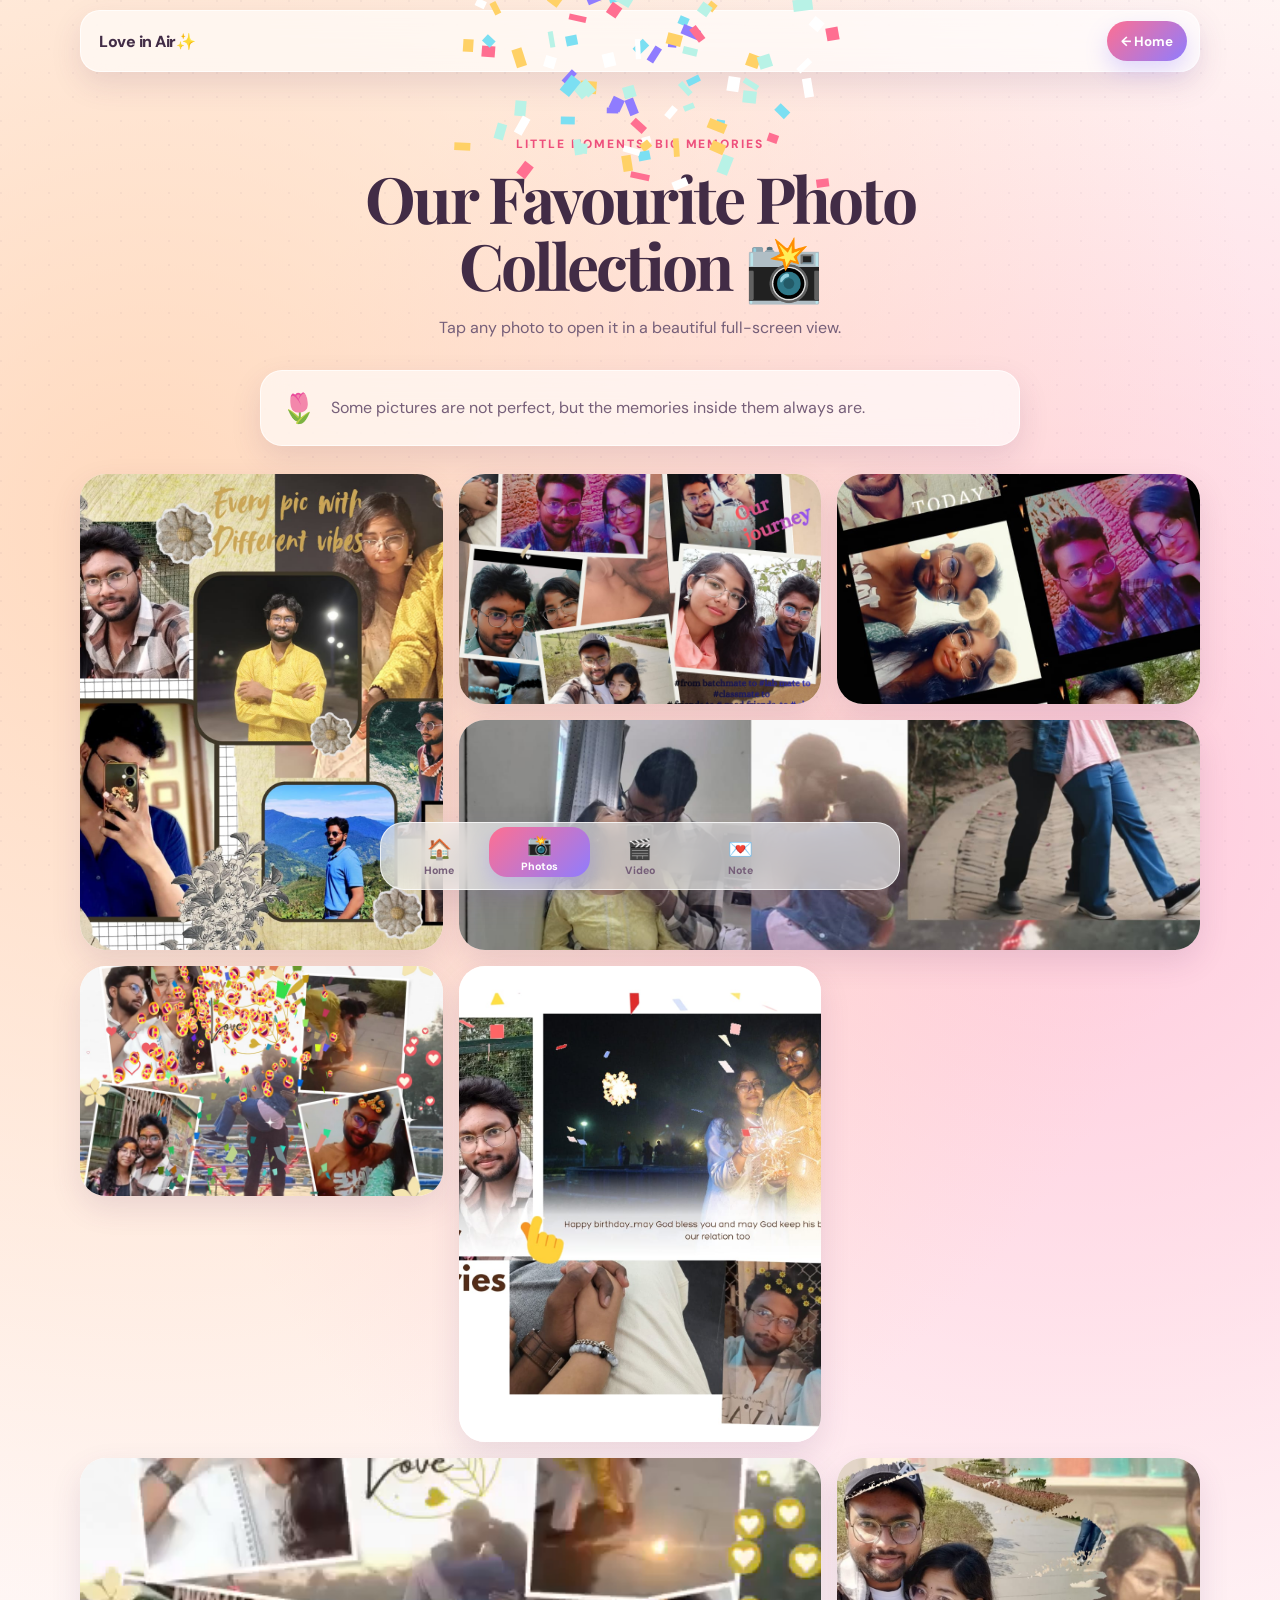
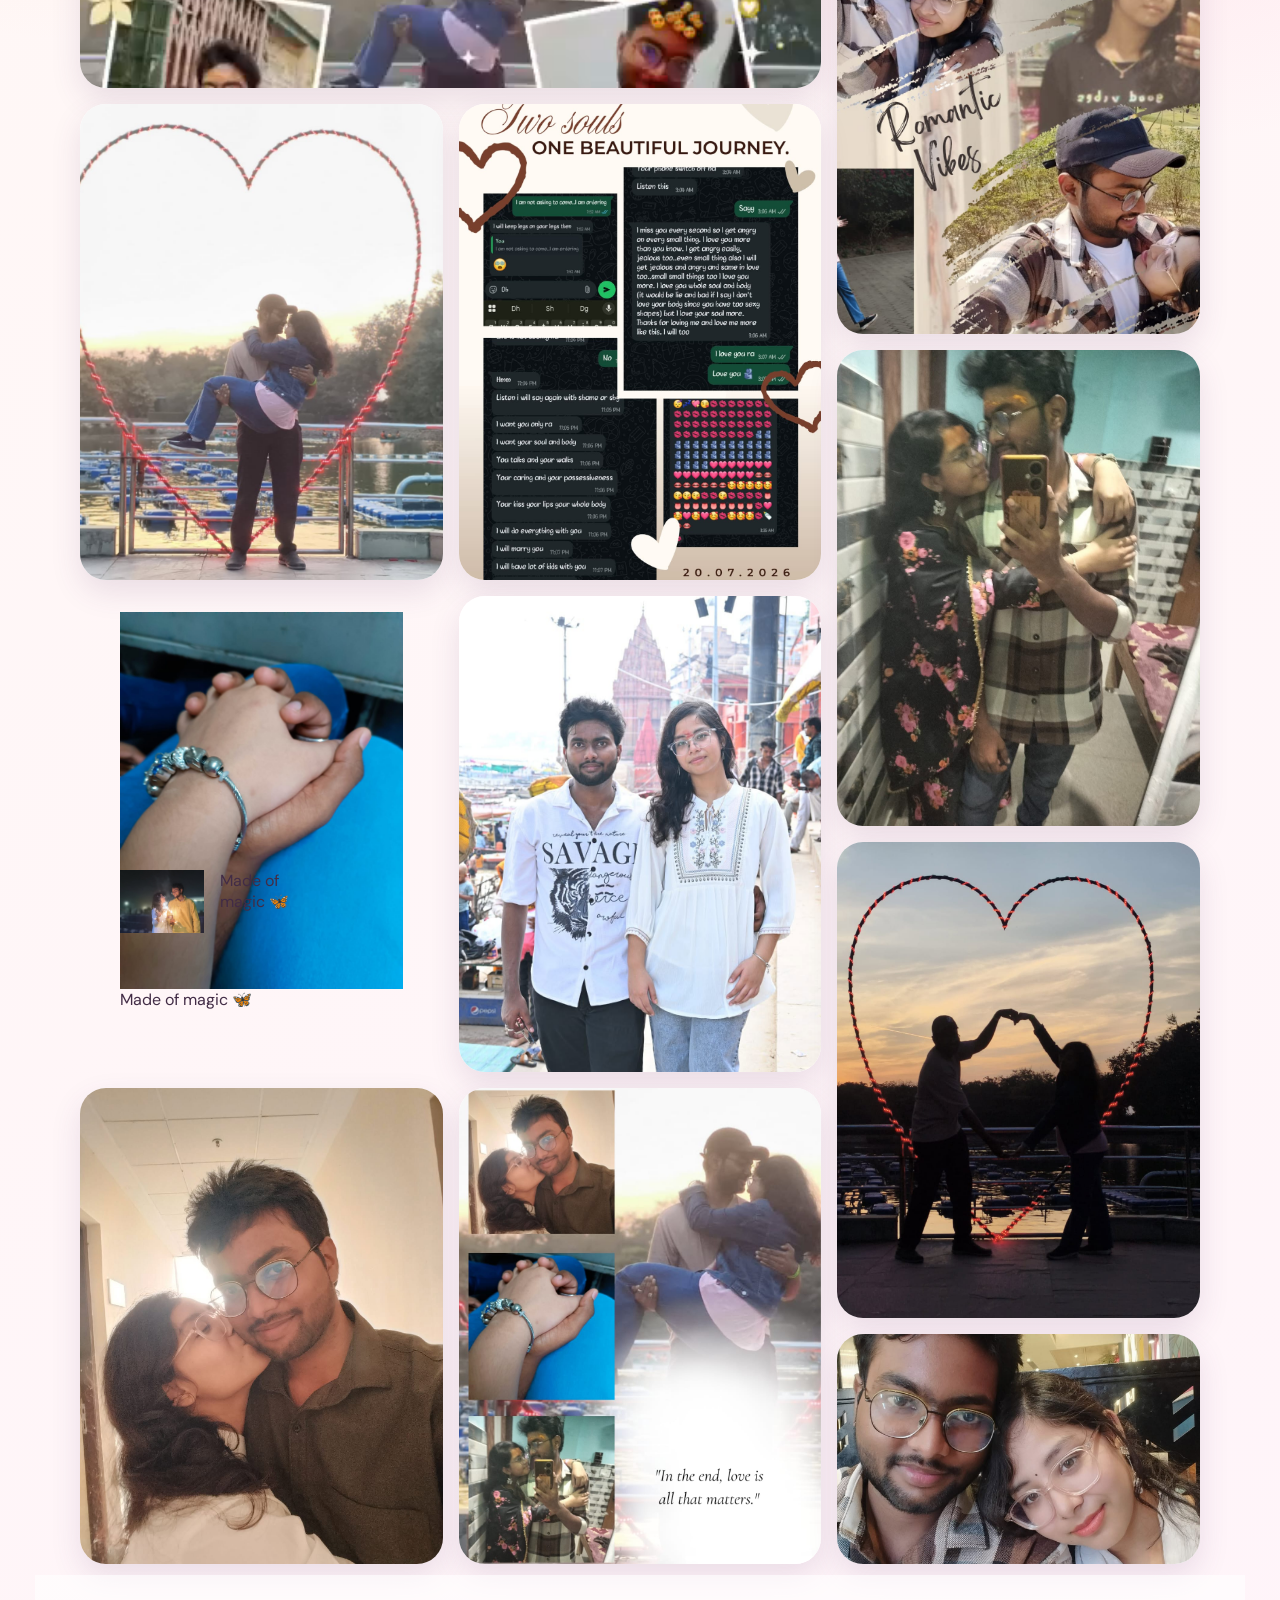
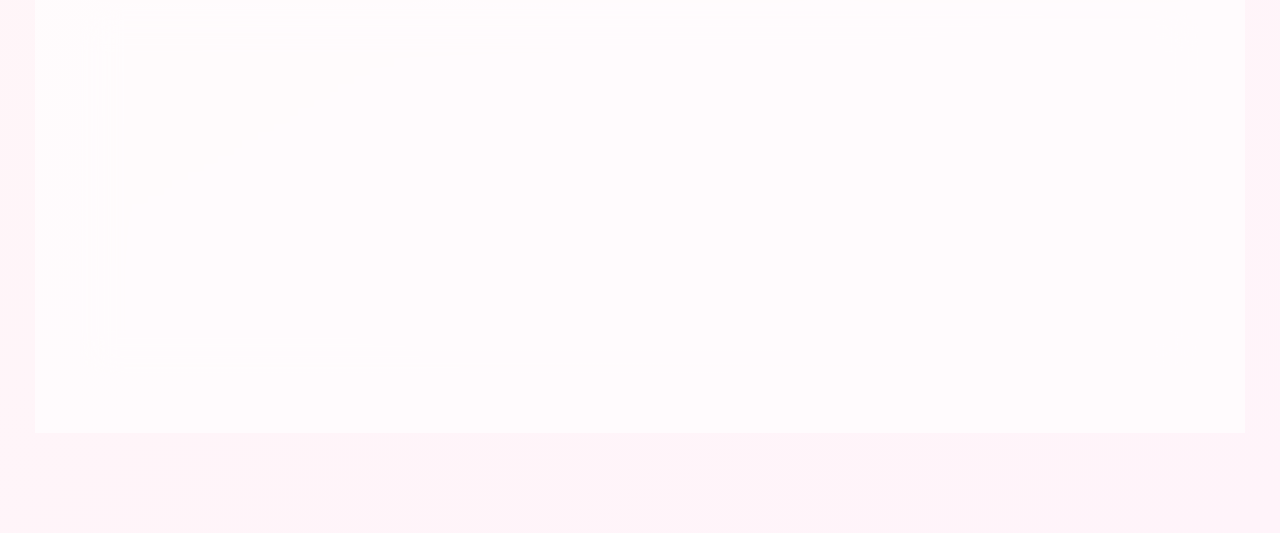
==== gallery.html @ a15520af "Add files via upload" ====
<!DOCTYPE html>
<html lang="en">
<head>
  <meta charset="UTF-8" />
  <meta name="viewport" content="width=device-width, initial-scale=1.0, viewport-fit=cover" />
  <meta name="theme-color" content="#ff9f68" />
  <title>Birthday Memories 📸</title>
  <link rel="stylesheet" href="styles.css" />
</head>
<body data-page="gallery">
  <canvas id="confettiCanvas" aria-hidden="true"></canvas>
  <div class="floating-shapes" aria-hidden="true">
    <span>📷</span><span>✨</span><span>🌸</span><span>🦋</span><span>💖</span><span>🎞️</span>
  </div>

  <header class="topbar glass">
    <a class="brand" href="index.html">Love in Air✨</a>
    <a class="mini-back" href="index.html">← Home</a>
  </header>

  <main class="page-shell inner-page">
    <section class="section-heading centered reveal">
      <p class="eyebrow">Little moments, big memories</p>
      <h1 class="page-title">Our Favourite Photo Collection 📸</h1>
      <p>Tap any photo to open it in a beautiful full-screen view.</p>
    </section>

    <section class="memory-strip glass reveal delay-1">
      <span>🌷</span>
      <p>Some pictures are not perfect, but the memories inside them always are.</p>
    </section>

    <section class="gallery-grid reveal" id="galleryGrid">
      <figure class="photo-card tall" tabindex="0" data-caption="Your brightest smile makes every moment better.">
        <img src="assets/images/photo1.jpg" alt="Birthday memory 1" loading="lazy" />
        <figcaption>That beautiful smile ✨</figcaption>
      </figure>
      <figure class="photo-card" tabindex="0" data-caption="A simple moment that became a forever memory.">
        <img src="assets/images/photo2.jpg" alt="Birthday memory 2" loading="lazy" />
        <figcaption>Forever favourite 💖</figcaption>
      </figure>
      <figure class="photo-card" tabindex="0" data-caption="The kind of happiness we always want for you.">
        <img src="assets/images/photo3.jpg" alt="Birthday memory 3" loading="lazy" />
        <figcaption>Pure happiness 🌸</figcaption>
      </figure>
      <figure class="photo-card wide" tabindex="0" data-caption="Family moments are the most precious gifts.">
        <img src="assets/images/photo4.jpg" alt="Birthday memory 4" loading="lazy" />
        <figcaption>Together is special 🫶</figcaption>
      </figure>
      <figure class="photo-card" tabindex="0" data-caption="Keep shining exactly like this, always.">
        <img src="assets/images/photo5.jpg" alt="Birthday memory 5" loading="lazy" />
        <figcaption>Little sunshine ☀️</figcaption>
      </figure>
      <figure class="photo-card tall" tabindex="0" data-caption="A memory that deserves its own place in our hearts.">
        <img src="assets/images/photo6.jpg" alt="Birthday memory 6" loading="lazy" />
        <figcaption>Made of magic 🦋</figcaption>
      </figure>
            <figure class="photo-card wide" tabindex="0" data-caption="A memory that deserves its own place in our hearts.">
        <img src="assets/images/photo7.jpg" alt="Birthday memory 7" loading="lazy" />
        <figcaption>Made of magic 🦋</figcaption>
      </figure>
            <figure class="photo-card tall" tabindex="0" data-caption="A memory that deserves its own place in our hearts.">
        <img src="assets/images/photo8.jpg" alt="Birthday memory 8" loading="lazy" />
        <figcaption>Made of magic 🦋</figcaption>
      </figure>
            <figure class="photo-card tall" tabindex="0" data-caption="A memory that deserves its own place in our hearts.">
        <img src="assets/images/photo9.jpg" alt="Birthday memory 9" loading="lazy" />
        <figcaption>Made of magic 🦋</figcaption>
      </figure>
            <figure class="photo-card tall" tabindex="0" data-caption="A memory that deserves its own place in our hearts.">
        <img src="assets/images/photo10.jpg" alt="Birthday memory 10" loading="lazy" />
        <figcaption>Made of magic 🦋</figcaption>
      </figure>
       <figure class="photo-card tall" tabindex="0" data-caption="A memory that deserves its own place in our hearts.">
        <img src="assets/images/photo11.jpg" alt="Birthday memory 11" loading="lazy" />
        <figcaption>Made of magic 🦋</figcaption>
      </figure>
       <figure class="pphoto-card wide" tabindex="0" data-caption="A memory that deserves its own place in our hearts.">
        <img src="assets/images/photo12.jpg" alt="Birthday memory 12" loading="lazy" />
        <figcaption>Made of magic 🦋</figcaption>
      </figure>
       <figure class="photo-card tall" tabindex="0" data-caption="A memory that deserves its own place in our hearts.">
        <img src="assets/images/photo13.jpg" alt="Birthday memory 13" loading="lazy" />
        <figcaption>Made of magic 🦋</figcaption>
      </figure>
       <figure class="gallery-grid reveal" tabindex="0" data-caption="A memory that deserves its own place in our hearts.">
        <img src="assets/images/photo14.jpg" alt="Birthday memory 14" loading="lazy" />
        <figcaption>Made of magic 🦋</figcaption>
      </figure>
       <figure class="photo-card tall" tabindex="0" data-caption="A memory that deserves its own place in our hearts.">
        <img src="assets/images/photo15.jpg" alt="Birthday memory 15" loading="lazy" />
        <figcaption>Made of magic 🦋</figcaption>
      </figure>
       <figure class="photo-card tall" tabindex="0" data-caption="A memory that deserves its own place in our hearts.">
        <img src="assets/images/photo16.jpg" alt="Birthday memory 16" loading="lazy" />
        <figcaption>Made of magic 🦋</figcaption>
      </figure>
       <figure class="photo-card tall" tabindex="0" data-caption="A memory that deserves its own place in our hearts.">
        <img src="assets/images/photo17.jpg" alt="Birthday memory 17" loading="lazy" />
        <figcaption>Made of magic 🦋</figcaption>
      </figure>
       <figure class="photo-card" tabindex="0" data-caption="A memory that deserves its own place in our hearts.">
        <img src="assets/images/photo18.jpg" alt="Birthday memory 18" loading="lazy" />
        <figcaption>Made of magic 🦋</figcaption>
      </figure>
    </section>

    <section class="gallery-cta glass reveal">
      <span>🎬</span>
      <h2>Photos finished?</h2>
      <p>Our special video is waiting on the next page.</p>
      <a class="btn btn-primary" href="video.html">Watch the Video</a>
    </section>
  </main>

  <div class="lightbox" id="lightbox" aria-hidden="true">
    <button class="lightbox-close" id="lightboxClose" aria-label="Close image">×</button>
    <img id="lightboxImage" src="" alt="Selected birthday memory" />
    <p id="lightboxCaption"></p>
  </div>

  <nav class="mobile-nav glass" aria-label="Main navigation">
    <a href="index.html"><span>🏠</span><small>Home</small></a>
    <a class="active" href="gallery.html"><span>📸</span><small>Photos</small></a>
    <a href="video.html"><span>🎬</span><small>Video</small></a>
    <a href="note.html"><span>💌</span><small>Note</small></a>
  </nav>

  <script src="script.js"></script>
</body>
</html>
---- styles.css ----
@import url('https://fonts.googleapis.com/css2?family=DM+Sans:wght@400;500;600;700;800&family=Playfair+Display:wght@700;800&display=swap');

:root {
  --pink: #ff6f91;
  --pink-dark: #ee4f7c;
  --rose: #ff9a9e;
  --purple: #8f7cff;
  --lavender: #c6b5ff;
  --peach: #ffd3b6;
  --cream: #fff9f4;
  --ink: #422c46;
  --muted: #765f79;
  --white: #ffffff;
  --glass: rgba(255, 255, 255, 0.62);
  --glass-border: rgba(255, 255, 255, 0.72);
  --shadow: 0 24px 60px rgba(95, 54, 110, 0.18);
  --soft-shadow: 0 12px 30px rgba(95, 54, 110, 0.13);
  --radius-xl: 30px;
  --radius-lg: 22px;
  --radius-md: 16px;
  --safe-bottom: env(safe-area-inset-bottom, 0px);
}

* {
  box-sizing: border-box;
}

html {
  scroll-behavior: smooth;
}

body {
  margin: 0;
  min-height: 100vh;
  overflow-x: hidden;
  padding-bottom: calc(92px + var(--safe-bottom));
  color: var(--ink);
  font-family: "DM Sans", system-ui, -apple-system, BlinkMacSystemFont, "Segoe UI", sans-serif;
  background:
    radial-gradient(circle at 10% 10%, rgba(255, 186, 220, 0.76), transparent 32%),
    radial-gradient(circle at 88% 16%, rgba(198, 181, 255, 0.72), transparent 30%),
    radial-gradient(circle at 50% 92%, rgba(255, 211, 182, 0.72), transparent 34%),
    linear-gradient(145deg, #fff6fb 0%, #fff9f4 48%, #f5f0ff 100%);
  background-attachment: fixed;
}

body::before {
  content: "";
  position: fixed;
  inset: 0;
  pointer-events: none;
  opacity: 0.27;
  background-image:
    radial-gradient(circle at 1px 1px, rgba(87, 57, 95, 0.18) 1px, transparent 0);
  background-size: 24px 24px;
  z-index: -2;
}

body[data-page="quiz"] {
  background:
    radial-gradient(circle at 10% 10%, rgba(196, 186, 255, 0.82), transparent 34%),
    radial-gradient(circle at 90% 20%, rgba(255, 188, 213, 0.7), transparent 30%),
    linear-gradient(150deg, #f7f2ff, #fff7fb);
}

body[data-page="gallery"] {
  background:
    radial-gradient(circle at 12% 14%, rgba(255, 208, 174, 0.78), transparent 33%),
    radial-gradient(circle at 84% 22%, rgba(255, 184, 210, 0.72), transparent 30%),
    linear-gradient(150deg, #fff9f4, #fff4fa);
}

body[data-page="video"] {
  background:
    radial-gradient(circle at 10% 12%, rgba(255, 151, 177, 0.76), transparent 30%),
    radial-gradient(circle at 90% 18%, rgba(150, 125, 255, 0.68), transparent 32%),
    linear-gradient(150deg, #fff2f7, #f6f0ff);
}

body[data-page="note"] {
  background:
    radial-gradient(circle at 12% 10%, rgba(208, 191, 255, 0.8), transparent 32%),
    radial-gradient(circle at 88% 22%, rgba(255, 184, 210, 0.66), transparent 30%),
    linear-gradient(150deg, #faf5ff, #fff7f5);
}

img,
video {
  display: block;
  max-width: 100%;
}

button,
a {
  -webkit-tap-highlight-color: transparent;
}

button,
input,
textarea,
select {
  font: inherit;
}

a {
  color: inherit;
  text-decoration: none;
}

#confettiCanvas {
  position: fixed;
  inset: 0;
  width: 100%;
  height: 100%;
  pointer-events: none;
  z-index: 999;
}

.glass {
  background: var(--glass);
  border: 1px solid var(--glass-border);
  box-shadow: var(--soft-shadow);
  backdrop-filter: blur(18px);
  -webkit-backdrop-filter: blur(18px);
}

.page-shell {
  width: min(1120px, calc(100% - 28px));
  margin-inline: auto;
}

.topbar {
  position: sticky;
  top: 10px;
  z-index: 100;
  width: min(1120px, calc(100% - 24px));
  min-height: 58px;
  margin: 10px auto 0;
  padding: 10px 12px 10px 18px;
  display: flex;
  align-items: center;
  justify-content: space-between;
  border-radius: 20px;
}

.brand {
  font-weight: 800;
  letter-spacing: -0.03em;
}

.music-toggle,
.mini-back {
  display: inline-grid;
  place-items: center;
  min-width: 40px;
  height: 40px;
  border: 0;
  border-radius: 50%;
  color: var(--white);
  background: linear-gradient(135deg, var(--pink), var(--purple));
  box-shadow: 0 10px 22px rgba(143, 124, 255, 0.28);
  cursor: pointer;
}

.mini-back {
  width: auto;
  padding-inline: 14px;
  border-radius: 999px;
  font-size: 0.84rem;
  font-weight: 700;
}

.music-toggle.playing {
  animation: pulseGlow 1.6s infinite;
}

.hero {
  min-height: calc(100svh - 76px);
  padding: 50px 0 34px;
  display: grid;
  grid-template-columns: 0.92fr 1.08fr;
  align-items: center;
  gap: clamp(36px, 6vw, 88px);
}

.hero-photo-wrap {
  position: relative;
  isolation: isolate;
  width: min(420px, 88vw);
  margin-inline: auto;
}

.hero-photo-wrap::before {
  content: "";
  position: absolute;
  inset: 8% -7% -8% 8%;
  border-radius: 44% 56% 50% 50% / 46% 45% 55% 54%;
  background: linear-gradient(135deg, rgba(255, 111, 145, 0.28), rgba(143, 124, 255, 0.32));
  filter: blur(2px);
  z-index: -1;
  animation: morphBlob 8s ease-in-out infinite alternate;
}

.hero-photo {
  width: 100%;
  aspect-ratio: 4 / 5;
  object-fit: cover;
  border: 10px solid rgba(255, 255, 255, 0.84);
  border-radius: 48% 52% 44% 56% / 42% 43% 57% 58%;
  box-shadow: var(--shadow);
  animation: floatPhoto 5s ease-in-out infinite;
}

.photo-badge {
  position: absolute;
  left: 50%;
  bottom: -16px;
  transform: translateX(-50%);
  white-space: nowrap;
  padding: 12px 18px;
  border-radius: 999px;
  color: var(--white);
  font-size: 0.86rem;
  font-weight: 800;
  background: linear-gradient(135deg, var(--pink), var(--purple));
  box-shadow: 0 12px 30px rgba(238, 79, 124, 0.3);
}

.orbit {
  position: absolute;
  border: 1px dashed rgba(143, 124, 255, 0.48);
  border-radius: 50%;
  z-index: -1;
}

.orbit::after {
  content: "✨";
  position: absolute;
  top: 4%;
  left: 50%;
  font-size: 1.35rem;
}

.orbit-one {
  inset: -7%;
  animation: spin 18s linear infinite;
}

.orbit-two {
  inset: -14%;
  animation: spinReverse 24s linear infinite;
}

.eyebrow {
  margin: 0 0 12px;
  color: var(--pink-dark);
  font-size: 0.75rem;
  font-weight: 800;
  letter-spacing: 0.16em;
  text-transform: uppercase;
}

.hero-copy h1,
.page-title,
.section-heading h2,
.wish-card h2,
.gallery-cta h2,
.letter-paper h2 {
  font-family: "Playfair Display", Georgia, serif;
  letter-spacing: -0.045em;
}

.hero-copy h1 {
  margin: 0;
  font-size: clamp(3rem, 7vw, 6.5rem);
  line-height: 0.92;
}

.hero-copy h1 span {
  display: inline-block;
  color: transparent;
  background: linear-gradient(135deg, var(--pink-dark), var(--purple));
  -webkit-background-clip: text;
  background-clip: text;
  animation: textShimmer 4s ease-in-out infinite;
}

.hero-message {
  max-width: 620px;
  margin: 24px 0;
  color: var(--muted);
  font-size: clamp(1rem, 2vw, 1.15rem);
  line-height: 1.85;
}

.countdown-card {
  max-width: 520px;
  padding: 18px;
  border-radius: var(--radius-lg);
}

.countdown-label {
  display: block;
  margin-bottom: 10px;
  color: var(--muted);
  font-size: 0.86rem;
  font-weight: 700;
}

.happiness-meter {
  height: 12px;
  margin-bottom: 8px;
  overflow: hidden;
  border-radius: 999px;
  background: rgba(109, 81, 115, 0.12);
}

.happiness-meter span {
  display: block;
  width: 100%;
  height: 100%;
  border-radius: inherit;
  background: linear-gradient(90deg, var(--pink), #ffca7a, var(--purple));
  transform-origin: left;
  animation: loadMeter 2.4s cubic-bezier(.22,1,.36,1) both;
}

.hero-actions {
  display: flex;
  flex-wrap: wrap;
  gap: 12px;
  margin-top: 24px;
}

.compact-actions {
  justify-content: center;
}

.btn {
  min-height: 50px;
  padding: 13px 20px;
  display: inline-flex;
  align-items: center;
  justify-content: center;
  border: 0;
  border-radius: 999px;
  font-weight: 800;
  cursor: pointer;
  transition: transform 0.25s ease, box-shadow 0.25s ease, background 0.25s ease;
}

.btn:active {
  transform: scale(0.97);
}

.btn-primary {
  color: var(--white);
  background: linear-gradient(135deg, var(--pink), var(--purple));
  box-shadow: 0 14px 28px rgba(143, 124, 255, 0.28);
}

.btn-primary:hover {
  transform: translateY(-3px);
  box-shadow: 0 18px 34px rgba(143, 124, 255, 0.35);
}

.btn-soft {
  color: var(--ink);
  background: rgba(255, 255, 255, 0.78);
  box-shadow: 0 12px 26px rgba(95, 54, 110, 0.1);
}

.feature-section {
  padding: 60px 0 30px;
}

.section-heading {
  margin-bottom: 28px;
}

.section-heading.centered {
  max-width: 780px;
  margin-inline: auto;
  text-align: center;
}

.section-heading h2,
.page-title {
  margin: 0;
  font-size: clamp(2rem, 5vw, 4rem);
  line-height: 1.05;
}

.section-heading p:last-child {
  color: var(--muted);
  line-height: 1.75;
}

.feature-grid {
  display: grid;
  grid-template-columns: repeat(4, 1fr);
  gap: 16px;
}

.feature-card {
  position: relative;
  overflow: hidden;
  min-height: 230px;
  padding: 24px;
  border-radius: var(--radius-xl);
  transition: transform 0.28s ease, box-shadow 0.28s ease;
}

.feature-card::after {
  content: "";
  position: absolute;
  width: 110px;
  height: 110px;
  right: -30px;
  bottom: -35px;
  border-radius: 50%;
  background: linear-gradient(135deg, rgba(255,111,145,0.18), rgba(143,124,255,0.2));
}

.feature-card:hover {
  transform: translateY(-8px) rotate(-0.6deg);
  box-shadow: var(--shadow);
}

.feature-icon {
  display: inline-grid;
  place-items: center;
  width: 62px;
  height: 62px;
  border-radius: 20px;
  font-size: 1.8rem;
  background: rgba(255, 255, 255, 0.7);
  box-shadow: 0 12px 24px rgba(95, 54, 110, 0.1);
}

.feature-card h3 {
  margin: 22px 0 8px;
  font-size: 1.25rem;
}

.feature-card p {
  margin: 0;
  color: var(--muted);
  line-height: 1.65;
}

.wish-card,
.gallery-cta {
  margin-top: 44px;
  margin-bottom: 36px;
  padding: clamp(28px, 5vw, 56px);
  border-radius: var(--radius-xl);
  text-align: center;
}

.wish-emoji,
.gallery-cta > span {
  display: block;
  margin-bottom: 12px;
  font-size: 2.3rem;
}

.wish-card h2,
.gallery-cta h2 {
  margin: 0 0 14px;
  font-size: clamp(2rem, 5vw, 3.6rem);
}

.wish-card p,
.gallery-cta p {
  max-width: 720px;
  margin: 0 auto 24px;
  color: var(--muted);
  line-height: 1.8;
}

.inner-page {
  padding: 64px 0 30px;
}

.quiz-card {
  max-width: 760px;
  margin: 34px auto 26px;
  padding: clamp(22px, 5vw, 44px);
  border-radius: var(--radius-xl);
  text-align: center;
}

.quiz-topline {
  display: flex;
  justify-content: space-between;
  gap: 12px;
  color: var(--muted);
  font-size: 0.85rem;
  font-weight: 800;
}

.quiz-progress {
  height: 9px;
  margin: 14px 0 30px;
  overflow: hidden;
  border-radius: 999px;
  background: rgba(109, 81, 115, 0.12);
}

.quiz-progress span {
  display: block;
  width: 0;
  height: 100%;
  border-radius: inherit;
  background: linear-gradient(90deg, var(--purple), var(--pink));
  transition: width 0.4s ease;
}

.question-emoji {
  display: block;
  font-size: 3.2rem;
  animation: gentleBounce 1.8s ease-in-out infinite;
}

#questionText {
  margin: 16px auto 26px;
  font-size: clamp(1.35rem, 4vw, 2.1rem);
  line-height: 1.35;
}

.answer-grid {
  display: grid;
  gap: 12px;
}

.answer-btn {
  min-height: 56px;
  padding: 14px 18px;
  border: 1px solid rgba(143, 124, 255, 0.18);
  border-radius: 18px;
  color: var(--ink);
  font-weight: 700;
  background: rgba(255, 255, 255, 0.76);
  cursor: pointer;
  transition: 0.25s ease;
}

.answer-btn:hover {
  transform: translateY(-2px);
  border-color: rgba(143, 124, 255, 0.45);
  box-shadow: 0 10px 24px rgba(95, 54, 110, 0.1);
}

.answer-btn.correct {
  color: #17673f;
  border-color: rgba(46, 169, 105, 0.5);
  background: rgba(213, 255, 231, 0.86);
}

.answer-btn.wrong {
  color: #9f2845;
  border-color: rgba(238, 79, 124, 0.45);
  background: rgba(255, 225, 233, 0.88);
}

.answer-btn:disabled {
  cursor: default;
}

.quiz-feedback {
  min-height: 28px;
  margin: 18px 0 12px;
  font-weight: 700;
}

.quiz-result {
  padding: 12px 0 0;
}

.result-crown {
  font-size: 4rem;
  animation: crownPop 1.2s ease-in-out infinite alternate;
}

.result-score {
  margin: 22px auto;
  font-family: "Playfair Display", Georgia, serif;
  font-size: clamp(2.8rem, 8vw, 5.5rem);
  font-weight: 800;
  color: transparent;
  background: linear-gradient(135deg, var(--pink-dark), var(--purple));
  -webkit-background-clip: text;
  background-clip: text;
}

.tip-card,
.memory-strip,
.cinema-note,
.final-message {
  max-width: 760px;
  margin: 22px auto;
  padding: 18px 20px;
  display: flex;
  align-items: center;
  gap: 14px;
  border-radius: var(--radius-lg);
}

.tip-card span,
.memory-strip span,
.cinema-icon,
.final-message span {
  flex: 0 0 auto;
  font-size: 1.8rem;
}

.tip-card p,
.memory-strip p,
.cinema-note p,
.final-message p {
  margin: 0;
  color: var(--muted);
  line-height: 1.65;
}

.gallery-grid {
  display: grid;
  grid-template-columns: repeat(3, 1fr);
  grid-auto-rows: 230px;
  gap: 16px;
  margin-top: 28px;
}

.photo-card {
  position: relative;
  overflow: hidden;
  margin: 0;
  border-radius: 26px;
  box-shadow: var(--soft-shadow);
  cursor: zoom-in;
  background: rgba(255, 255, 255, 0.7);
}

.photo-card.tall {
  grid-row: span 2;
}

.photo-card.wide {
  grid-column: span 2;
}

.photo-card img {
  width: 100%;
  height: 100%;
  object-fit: cover;
  transition: transform 0.55s cubic-bezier(.22,1,.36,1), filter 0.4s ease;
}

.photo-card figcaption {
  position: absolute;
  left: 12px;
  right: 12px;
  bottom: 12px;
  padding: 12px 14px;
  border-radius: 16px;
  color: var(--white);
  font-size: 0.9rem;
  font-weight: 800;
  background: rgba(52, 32, 58, 0.46);
  backdrop-filter: blur(12px);
  transform: translateY(8px);
  opacity: 0;
  transition: 0.35s ease;
}

.photo-card:hover img,
.photo-card:focus img {
  transform: scale(1.07);
  filter: saturate(1.08);
}

.photo-card:hover figcaption,
.photo-card:focus figcaption {
  transform: translateY(0);
  opacity: 1;
}

.lightbox {
  position: fixed;
  inset: 0;
  z-index: 1000;
  display: grid;
  place-items: center;
  padding: 24px;
  color: var(--white);
  background: rgba(25, 14, 29, 0.9);
  backdrop-filter: blur(16px);
  opacity: 0;
  visibility: hidden;
  transition: 0.28s ease;
}

.lightbox.open {
  opacity: 1;
  visibility: visible;
}

.lightbox img {
  max-width: min(900px, 94vw);
  max-height: 74vh;
  border: 6px solid rgba(255, 255, 255, 0.82);
  border-radius: 24px;
  box-shadow: var(--shadow);
}

.lightbox p {
  max-width: 680px;
  margin: 16px 0 0;
  text-align: center;
  line-height: 1.6;
}

.lightbox-close {
  position: absolute;
  top: max(18px, env(safe-area-inset-top));
  right: 18px;
  width: 46px;
  height: 46px;
  border: 0;
  border-radius: 50%;
  color: var(--white);
  font-size: 2rem;
  background: rgba(255, 255, 255, 0.14);
  cursor: pointer;
}

.video-stage {
  position: relative;
  max-width: 900px;
  margin: 34px auto;
  padding: clamp(12px, 2vw, 20px);
  overflow: hidden;
  border-radius: var(--radius-xl);
}

.video-stage video {
  position: relative;
  z-index: 2;
  width: 100%;
  max-height: 72vh;
  border-radius: 22px;
  object-fit: contain;
  background: #160f19;
  box-shadow: 0 22px 50px rgba(45, 26, 52, 0.24);
}

.video-glow {
  position: absolute;
  inset: 18%;
  border-radius: 50%;
  background: linear-gradient(135deg, rgba(255,111,145,.8), rgba(143,124,255,.75));
  filter: blur(70px);
  animation: glowPulse 3s ease-in-out infinite;
}

.video-caption {
  position: relative;
  z-index: 2;
  padding: 18px 8px 4px;
  display: flex;
  align-items: center;
  justify-content: center;
  gap: 10px;
  color: var(--muted);
  text-align: center;
}

.video-caption p {
  margin: 0;
}

.cinema-note {
  max-width: 900px;
  padding: 24px;
}

.cinema-note h2 {
  margin: 0 0 6px;
}

.envelope-scene {
  min-height: 360px;
  display: grid;
  place-items: center;
  align-content: center;
}

.envelope {
  position: relative;
  width: min(330px, 84vw);
  aspect-ratio: 1.55;
  border: 0;
  background: transparent;
  cursor: pointer;
  filter: drop-shadow(0 24px 30px rgba(95, 54, 110, 0.2));
  transition: transform 0.3s ease;
}

.envelope:hover {
  transform: translateY(-8px) rotate(-1deg);
}

.envelope-back,
.envelope-front,
.envelope-flap {
  position: absolute;
  inset: 0;
  display: block;
}

.envelope-back {
  border-radius: 18px;
  background: linear-gradient(145deg, #ffc0d2, #ffa9c5);
}

.envelope-front {
  clip-path: polygon(0 34%, 50% 74%, 100% 34%, 100% 100%, 0 100%);
  border-radius: 18px;
  background: linear-gradient(145deg, #ff9fbe, #ff82ab);
  z-index: 3;
}

.envelope-flap {
  transform-origin: top;
  clip-path: polygon(0 0, 100% 0, 50% 66%);
  border-radius: 18px;
  background: linear-gradient(145deg, #ffd0de, #ffafca);
  z-index: 4;
  transition: transform 0.8s cubic-bezier(.22,1,.36,1), z-index 0s 0.25s;
}

.letter-preview {
  position: absolute;
  left: 10%;
  right: 10%;
  bottom: 12%;
  height: 76%;
  display: grid;
  place-items: center;
  border-radius: 16px 16px 8px 8px;
  color: var(--pink-dark);
  font-family: "Playfair Display", Georgia, serif;
  font-size: 1.35rem;
  font-weight: 800;
  background: #fffaf4;
  z-index: 2;
  transition: transform 0.8s cubic-bezier(.22,1,.36,1);
}

.heart-seal {
  position: absolute;
  left: 50%;
  top: 48%;
  z-index: 5;
  width: 54px;
  height: 54px;
  display: grid;
  place-items: center;
  border-radius: 50%;
  color: var(--white);
  font-size: 1.45rem;
  background: linear-gradient(135deg, var(--pink-dark), var(--purple));
  transform: translate(-50%, -50%);
  box-shadow: 0 10px 22px rgba(238,79,124,.32);
  transition: 0.4s ease;
}

.envelope.open .envelope-flap {
  transform: rotateX(180deg);
  z-index: 1;
}

.envelope.open .letter-preview {
  transform: translateY(-62%);
}

.envelope.open .heart-seal {
  transform: translate(-50%, -50%) scale(0);
}

.tap-hint {
  margin-top: 26px;
  color: var(--muted);
  font-weight: 700;
  animation: gentleBounce 1.7s ease-in-out infinite;
}

.letter-paper {
  position: relative;
  max-width: 820px;
  margin: 0 auto 34px;
  padding: clamp(28px, 6vw, 64px);
  overflow: hidden;
  border: 1px solid rgba(255,255,255,.8);
  border-radius: 34px;
  background:
    linear-gradient(rgba(255,255,255,.9), rgba(255,250,244,.92)),
    repeating-linear-gradient(0deg, transparent 0 31px, rgba(143,124,255,.08) 31px 32px);
  box-shadow: var(--shadow);
  animation: letterReveal 0.9s cubic-bezier(.22,1,.36,1) both;
}

.letter-paper::before {
  content: "";
  position: absolute;
  left: 34px;
  top: 0;
  bottom: 0;
  width: 1px;
  background: rgba(255, 111, 145, 0.18);
}

.letter-paper h2 {
  margin: 8px 0 24px;
  font-size: clamp(2rem, 5vw, 3.4rem);
}

.letter-paper p {
  color: #624f66;
  font-size: 1.02rem;
  line-height: 2;
}

.letter-date {
  color: var(--pink-dark) !important;
  font-weight: 800;
  letter-spacing: 0.08em;
  text-transform: uppercase;
}

.letter-highlight {
  margin: 26px 0;
  padding: 20px;
  border-left: 4px solid var(--pink);
  border-radius: 0 18px 18px 0;
  color: var(--ink) !important;
  font-weight: 700;
  background: linear-gradient(90deg, rgba(255,111,145,.11), rgba(143,124,255,.08));
}

.letter-signature {
  margin: 34px 0 28px;
  display: grid;
  gap: 6px;
  justify-content: end;
  text-align: right;
}

.letter-signature strong {
  font-family: "Playfair Display", Georgia, serif;
  font-size: 1.5rem;
}

.paper-flower {
  position: absolute;
  font-size: 2.2rem;
}

.top-left {
  top: 18px;
  left: 18px;
}

.top-right {
  top: 18px;
  right: 18px;
}

.final-message {
  max-width: 820px;
  flex-wrap: wrap;
  justify-content: center;
  text-align: center;
  padding: 26px;
}

.final-message .btn {
  width: 100%;
}

.mobile-nav {
  position: fixed;
  left: 50%;
  bottom: max(10px, var(--safe-bottom));
  z-index: 200;
  width: min(520px, calc(100% - 20px));
  min-height: 68px;
  padding: 8px;
  display: grid;
  grid-template-columns: repeat(5, 1fr);
  border-radius: 24px;
  transform: translateX(-50%);
}

.mobile-nav a {
  position: relative;
  min-width: 0;
  display: grid;
  place-items: center;
  align-content: center;
  gap: 2px;
  border-radius: 18px;
  color: var(--muted);
  transition: 0.25s ease;
}

.mobile-nav a span {
  font-size: 1.25rem;
}

.mobile-nav a small {
  font-size: 0.66rem;
  font-weight: 800;
}

.mobile-nav a.active {
  color: var(--white);
  background: linear-gradient(135deg, var(--pink), var(--purple));
  box-shadow: 0 10px 20px rgba(143, 124, 255, 0.28);
  transform: translateY(-4px);
}

.floating-shapes {
  position: fixed;
  inset: 0;
  z-index: -1;
  pointer-events: none;
  overflow: hidden;
}

.floating-shapes span {
  position: absolute;
  bottom: -80px;
  opacity: 0.45;
  animation: rise 16s linear infinite;
}

.floating-shapes span:nth-child(1) { left: 8%; animation-delay: 0s; font-size: 1.6rem; }
.floating-shapes span:nth-child(2) { left: 22%; animation-delay: 3s; font-size: 1.1rem; }
.floating-shapes span:nth-child(3) { left: 42%; animation-delay: 6s; font-size: 1.9rem; }
.floating-shapes span:nth-child(4) { left: 62%; animation-delay: 2s; font-size: 1.4rem; }
.floating-shapes span:nth-child(5) { left: 78%; animation-delay: 8s; font-size: 1.8rem; }
.floating-shapes span:nth-child(6) { left: 90%; animation-delay: 5s; font-size: 1.2rem; }

.reveal {
  opacity: 0;
  transform: translateY(24px);
  transition: opacity 0.8s ease, transform 0.8s cubic-bezier(.22,1,.36,1);
}

.reveal.visible {
  opacity: 1;
  transform: translateY(0);
}

.delay-1 {
  transition-delay: 0.16s;
}

.hidden {
  display: none !important;
}

@keyframes floatPhoto {
  0%, 100% { transform: translateY(0) rotate(-1deg); }
  50% { transform: translateY(-12px) rotate(1deg); }
}

@keyframes morphBlob {
  0% { border-radius: 44% 56% 50% 50% / 46% 45% 55% 54%; transform: rotate(0); }
  100% { border-radius: 58% 42% 56% 44% / 54% 58% 42% 46%; transform: rotate(8deg); }
}

@keyframes spin { to { transform: rotate(360deg); } }
@keyframes spinReverse { to { transform: rotate(-360deg); } }

@keyframes pulseGlow {
  0%, 100% { box-shadow: 0 10px 22px rgba(143,124,255,.28); }
  50% { box-shadow: 0 10px 34px rgba(238,79,124,.55); }
}

@keyframes loadMeter {
  from { transform: scaleX(0); }
  to { transform: scaleX(1); }
}

@keyframes gentleBounce {
  0%, 100% { transform: translateY(0); }
  50% { transform: translateY(-8px); }
}

@keyframes crownPop {
  from { transform: translateY(0) rotate(-4deg) scale(1); }
  to { transform: translateY(-8px) rotate(4deg) scale(1.08); }
}

@keyframes glowPulse {
  0%, 100% { transform: scale(.9); opacity: .55; }
  50% { transform: scale(1.15); opacity: .85; }
}

@keyframes textShimmer {
  0%, 100% { filter: hue-rotate(0deg); }
  50% { filter: hue-rotate(22deg); }
}

@keyframes rise {
  0% { transform: translateY(0) rotate(0deg); opacity: 0; }
  12% { opacity: .42; }
  88% { opacity: .35; }
  100% { transform: translateY(-120vh) rotate(320deg); opacity: 0; }
}

@keyframes letterReveal {
  from { opacity: 0; transform: translateY(50px) scale(.96); }
  to { opacity: 1; transform: translateY(0) scale(1); }
}

@media (max-width: 900px) {
  .hero {
    grid-template-columns: 1fr;
    min-height: auto;
    padding-top: 42px;
    text-align: center;
  }

  .hero-copy {
    max-width: 680px;
    margin-inline: auto;
  }

  .hero-message,
  .countdown-card {
    margin-inline: auto;
  }

  .hero-actions {
    justify-content: center;
  }

  .feature-grid {
    grid-template-columns: repeat(2, 1fr);
  }

  .gallery-grid {
    grid-template-columns: repeat(2, 1fr);
  }
}

@media (max-width: 600px) {
  body {
    padding-bottom: calc(88px + var(--safe-bottom));
  }

  .page-shell {
    width: min(100% - 20px, 1120px);
  }

  .topbar {
    top: 6px;
    width: calc(100% - 14px);
    margin-top: 6px;
    border-radius: 18px;
  }

  .brand {
    font-size: 0.92rem;
  }

  .hero {
    padding: 38px 0 24px;
    gap: 48px;
  }

  .hero-photo-wrap {
    width: min(300px, 82vw);
  }

  .hero-photo {
    border-width: 7px;
  }

  .hero-copy h1 {
    font-size: clamp(2.6rem, 13vw, 4.2rem);
    line-height: 0.98;
  }

  .hero-message {
    margin: 18px 0;
    font-size: 0.98rem;
    line-height: 1.75;
  }

  .hero-actions {
    display: grid;
  }

  .btn {
    width: 100%;
  }

  .feature-section {
    padding-top: 44px;
  }

  .feature-grid {
    grid-template-columns: 1fr;
  }

  .feature-card {
    min-height: 190px;
  }

  .inner-page {
    padding-top: 44px;
  }

  .page-title {
    font-size: clamp(2.2rem, 11vw, 3.2rem);
  }

  .quiz-card {
    padding: 20px 16px;
  }

  .gallery-grid {
    grid-template-columns: 1fr 1fr;
    grid-auto-rows: 170px;
    gap: 10px;
  }

  .photo-card {
    border-radius: 18px;
  }

  .photo-card.wide {
    grid-column: span 2;
  }

  .photo-card figcaption {
    opacity: 1;
    transform: none;
    left: 8px;
    right: 8px;
    bottom: 8px;
    padding: 9px 10px;
    font-size: 0.72rem;
  }

  .video-stage {
    margin-top: 24px;
    border-radius: 24px;
  }

  .cinema-note {
    align-items: flex-start;
  }

  .envelope-scene {
    min-height: 310px;
  }

  .letter-paper {
    padding: 34px 22px;
    border-radius: 26px;
  }

  .letter-paper::before {
    left: 15px;
  }

  .letter-paper p {
    font-size: 0.96rem;
    line-height: 1.9;
  }

  .mobile-nav {
    min-height: 64px;
    border-radius: 22px;
  }

  .mobile-nav a span {
    font-size: 1.12rem;
  }

  .mobile-nav a small {
    font-size: 0.61rem;
  }
}

@media (prefers-reduced-motion: reduce) {
  *,
  *::before,
  *::after {
    scroll-behavior: auto !important;
    animation-duration: 0.01ms !important;
    animation-iteration-count: 1 !important;
    transition-duration: 0.01ms !important;
  }
}
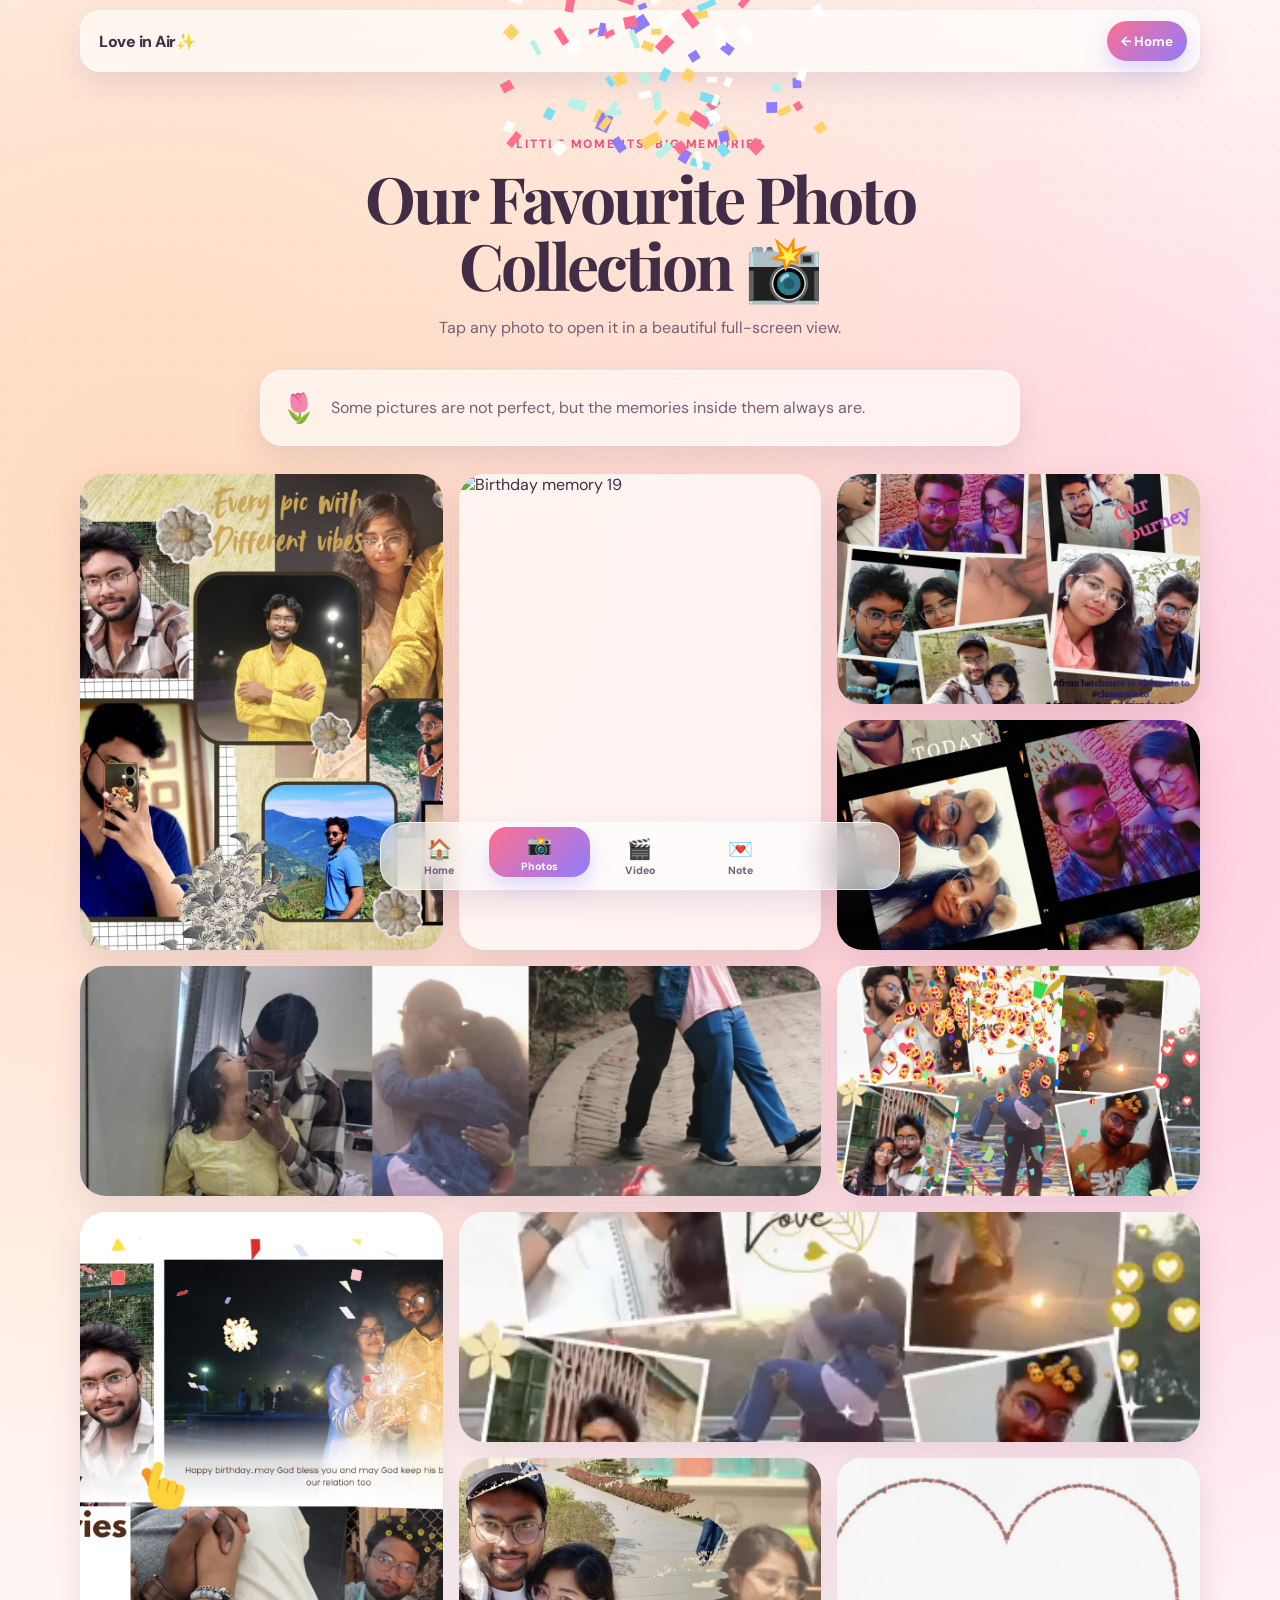
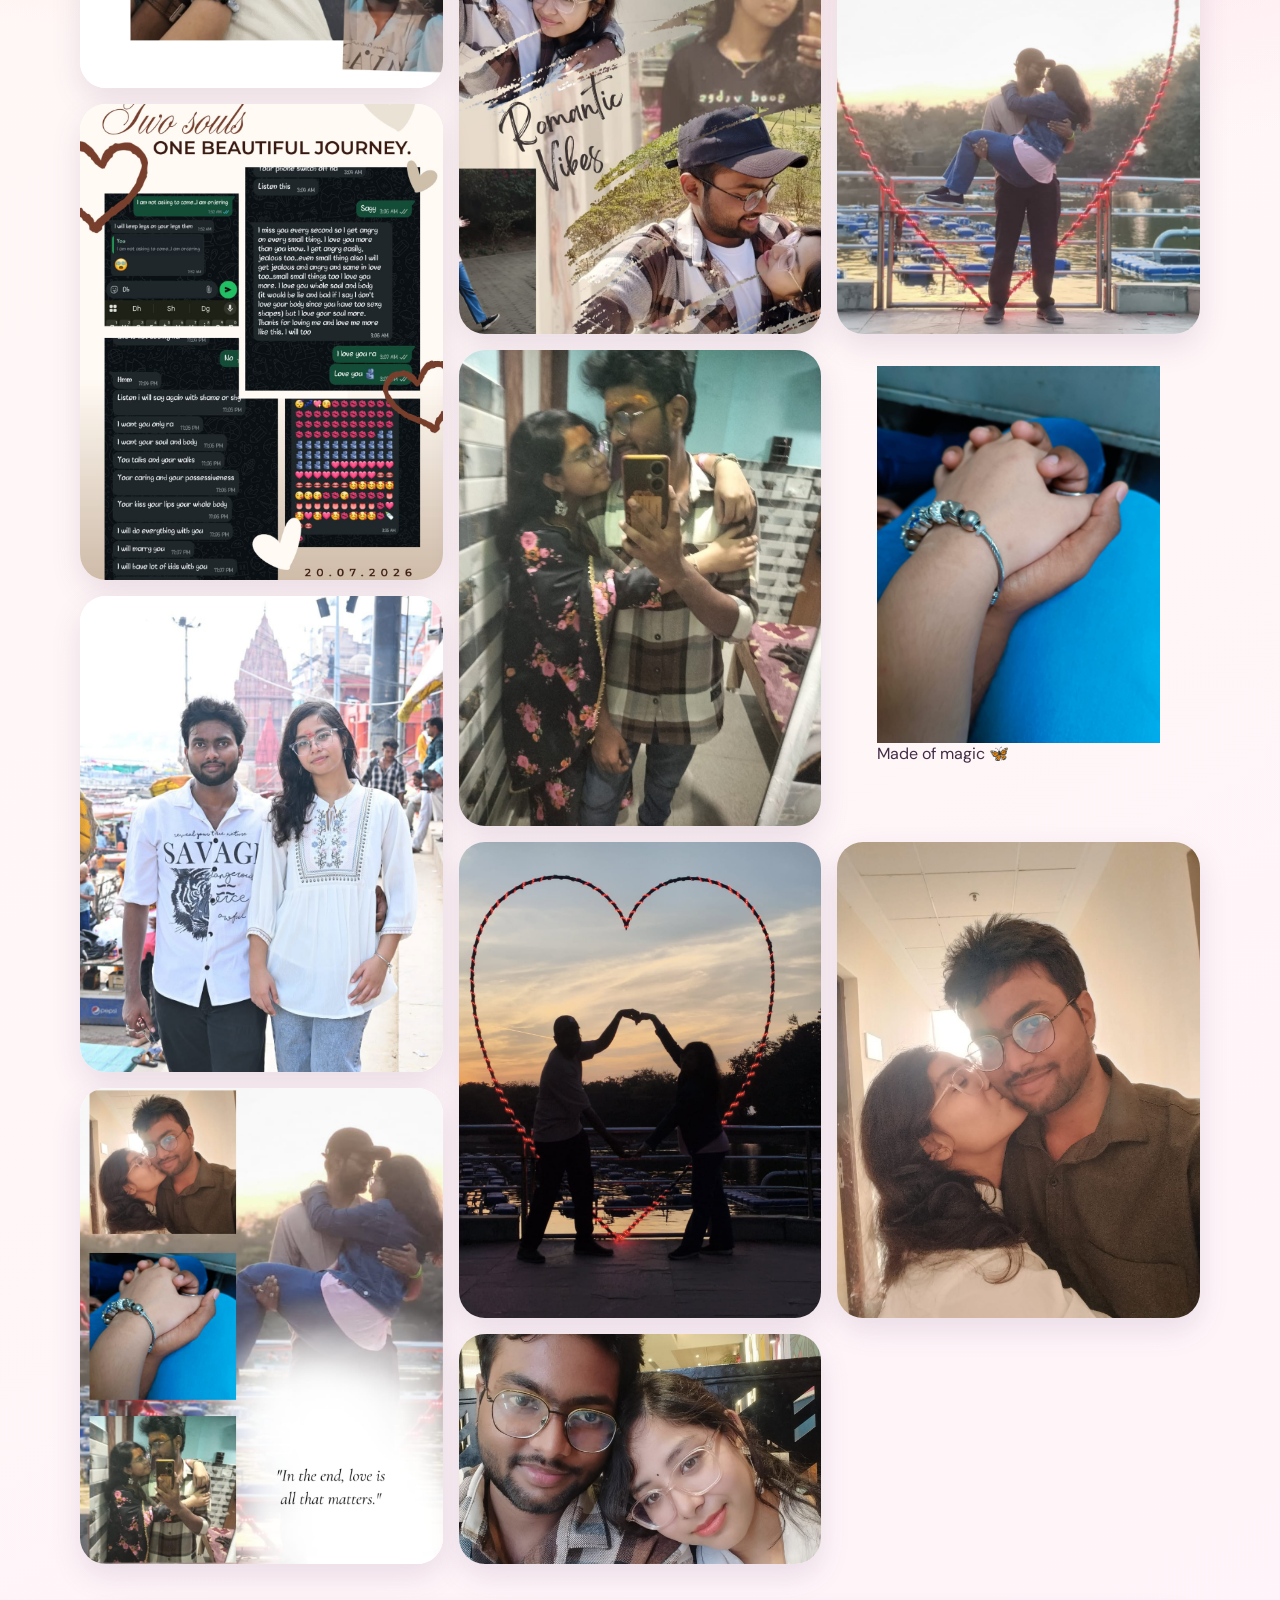
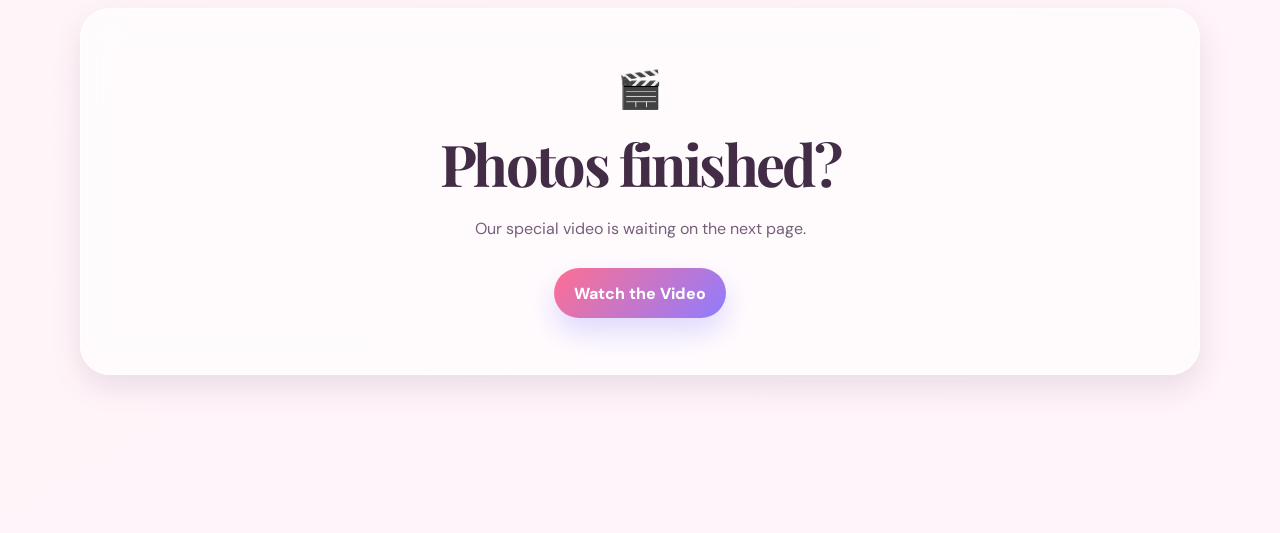
==== commit 73c3728b: "Update gallery.html" ====
--- a/gallery.html
+++ b/gallery.html
@@ -4,7 +4,7 @@
   <meta charset="UTF-8" />
   <meta name="viewport" content="width=device-width, initial-scale=1.0, viewport-fit=cover" />
   <meta name="theme-color" content="#ff9f68" />
-  <title>Birthday Memories 📸</title>
+  <title>Love Memories 📸</title>
   <link rel="stylesheet" href="styles.css" />
 </head>
 <body data-page="gallery">
@@ -34,6 +34,10 @@
       <figure class="photo-card tall" tabindex="0" data-caption="Your brightest smile makes every moment better.">
         <img src="assets/images/photo1.jpg" alt="Birthday memory 1" loading="lazy" />
         <figcaption>That beautiful smile ✨</figcaption>
+      </figure>
+       <figure class="photo-card tall" tabindex="0" data-caption="A memory that deserves its own place in our hearts.">
+        <img src="assets/images/our_memory.jpg" alt="Birthday memory 19" loading="lazy" />
+        <figcaption>Made of Love and efforts 🦋</figcaption>
       </figure>
       <figure class="photo-card" tabindex="0" data-caption="A simple moment that became a forever memory.">
         <img src="assets/images/photo2.jpg" alt="Birthday memory 2" loading="lazy" />
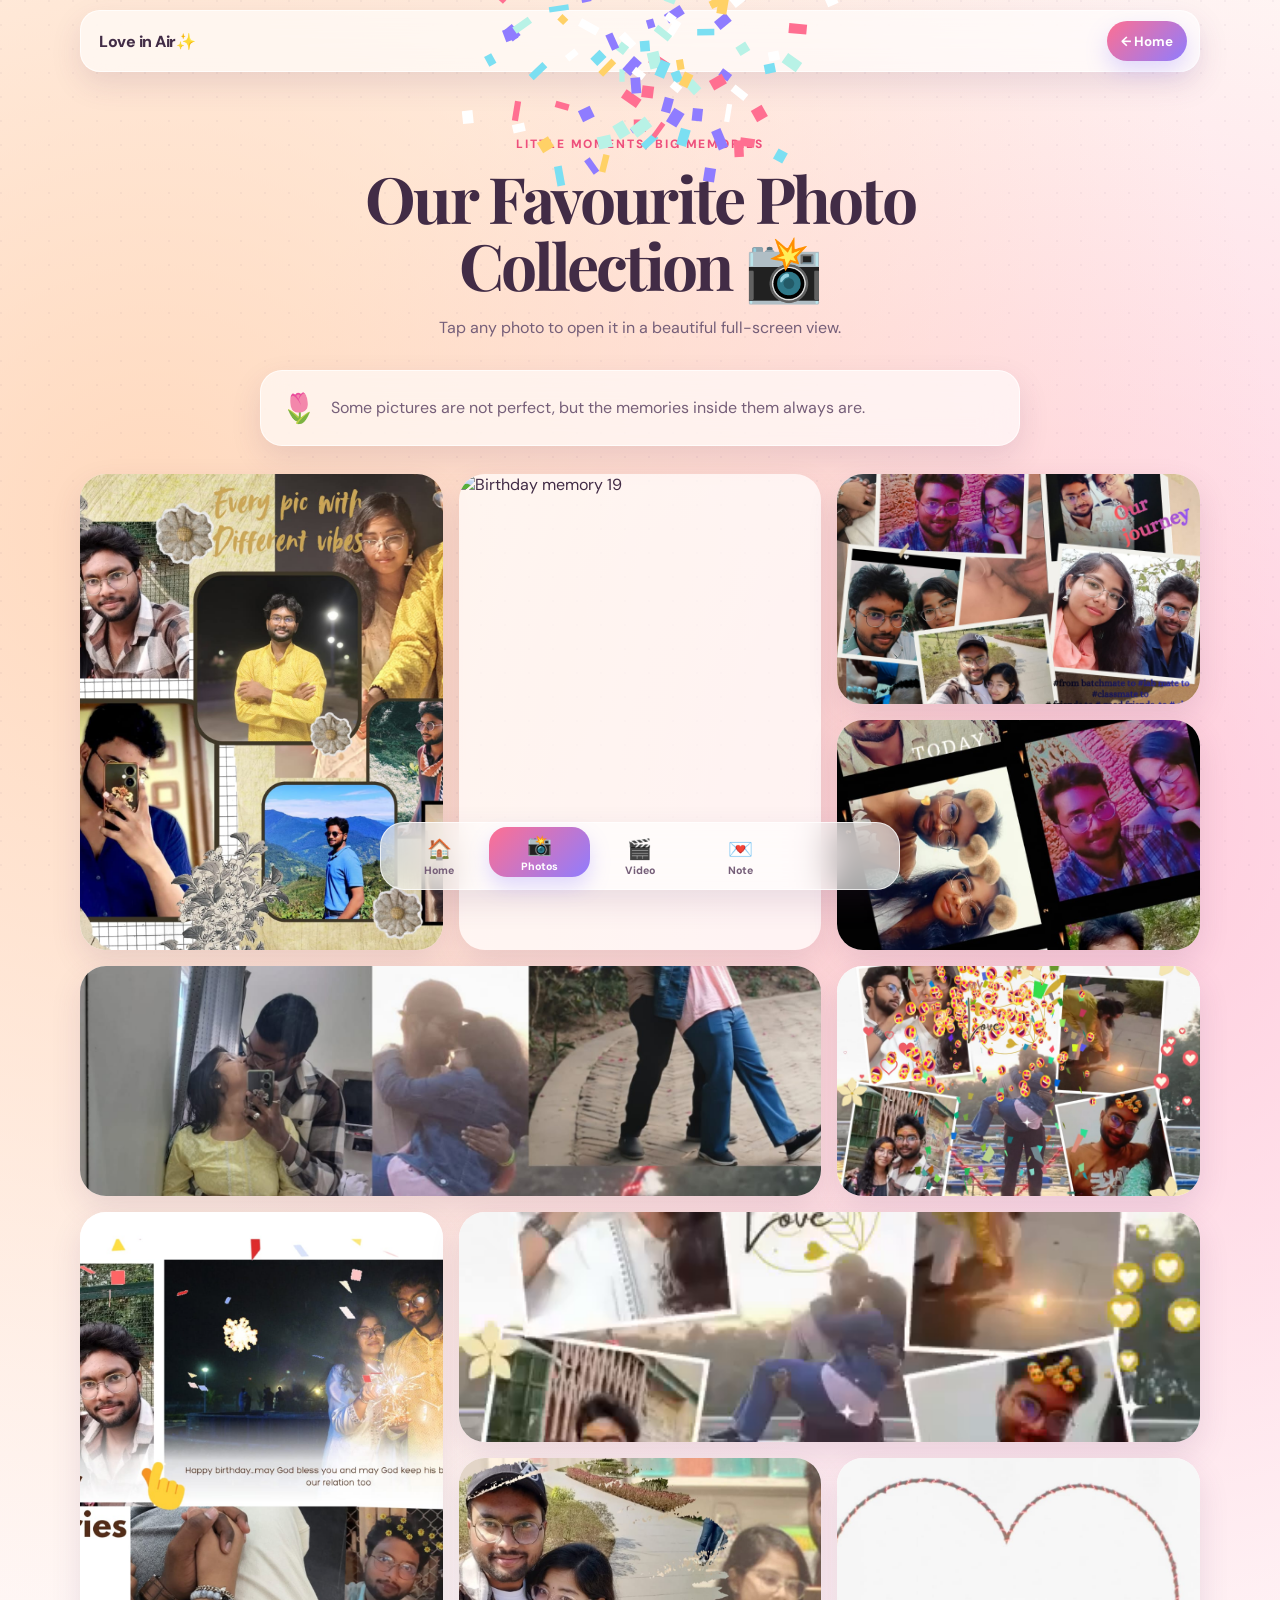
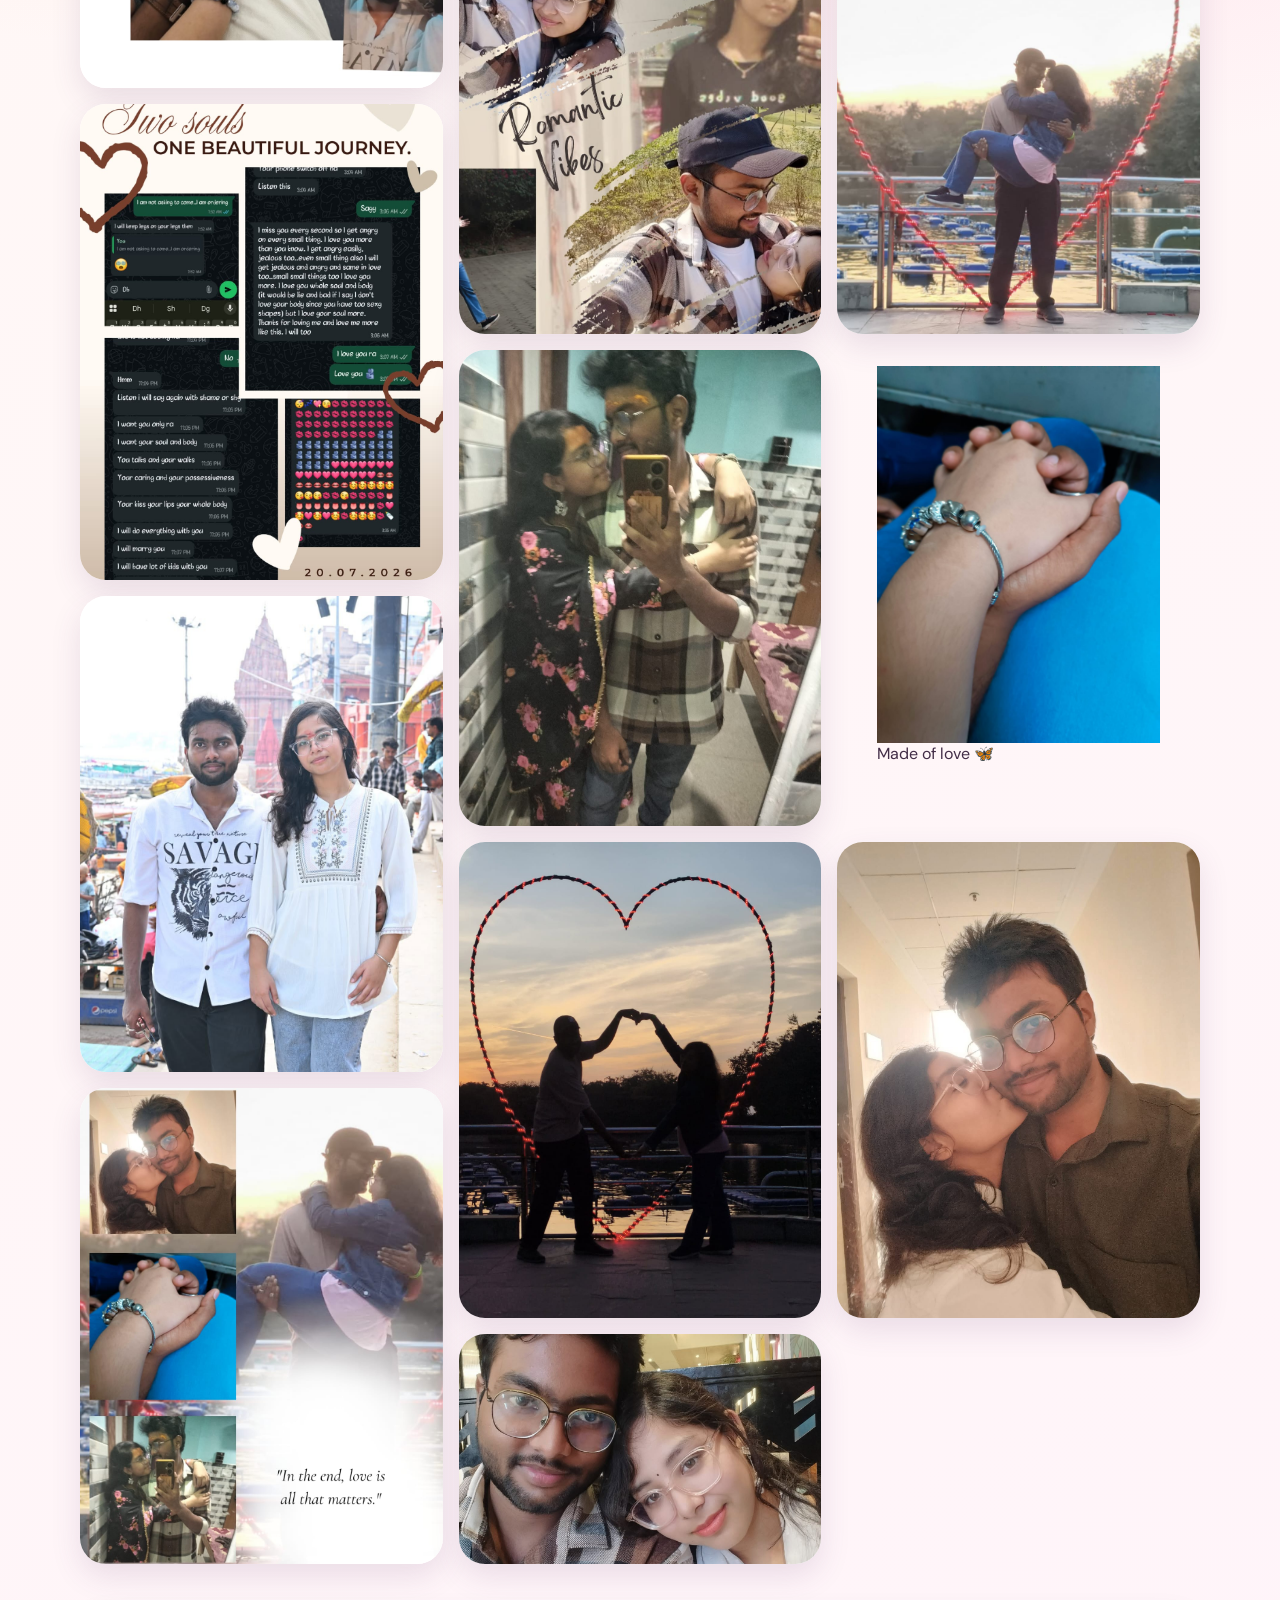
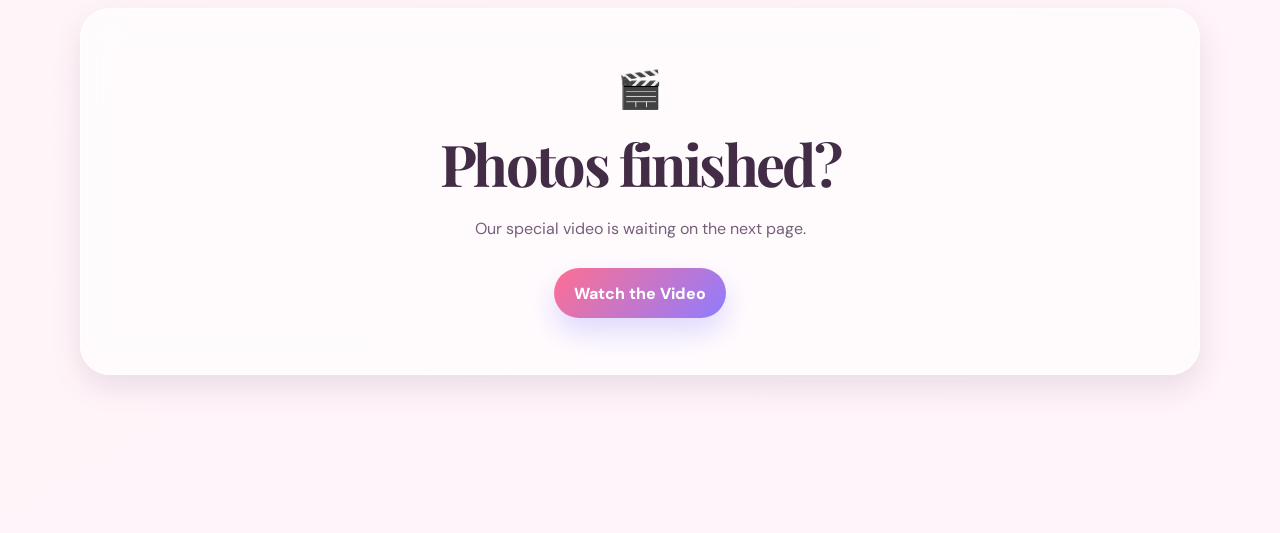
==== commit 8ffe12bc: "Update gallery.html" ====
--- a/gallery.html
+++ b/gallery.html
@@ -37,7 +37,7 @@
       </figure>
        <figure class="photo-card tall" tabindex="0" data-caption="A memory that deserves its own place in our hearts.">
         <img src="assets/images/our_memory.jpg" alt="Birthday memory 19" loading="lazy" />
-        <figcaption>Made of Love and efforts 🦋</figcaption>
+        <figcaption>Made with time Love and efforts 🦋</figcaption>
       </figure>
       <figure class="photo-card" tabindex="0" data-caption="A simple moment that became a forever memory.">
         <img src="assets/images/photo2.jpg" alt="Birthday memory 2" loading="lazy" />
@@ -61,7 +61,7 @@
       </figure>
             <figure class="photo-card wide" tabindex="0" data-caption="A memory that deserves its own place in our hearts.">
         <img src="assets/images/photo7.jpg" alt="Birthday memory 7" loading="lazy" />
-        <figcaption>Made of magic 🦋</figcaption>
+        <figcaption>Made of special one 🦋</figcaption>
       </figure>
             <figure class="photo-card tall" tabindex="0" data-caption="A memory that deserves its own place in our hearts.">
         <img src="assets/images/photo8.jpg" alt="Birthday memory 8" loading="lazy" />
@@ -81,7 +81,7 @@
       </figure>
        <figure class="pphoto-card wide" tabindex="0" data-caption="A memory that deserves its own place in our hearts.">
         <img src="assets/images/photo12.jpg" alt="Birthday memory 12" loading="lazy" />
-        <figcaption>Made of magic 🦋</figcaption>
+        <figcaption>Made of love 🦋</figcaption>
       </figure>
        <figure class="photo-card tall" tabindex="0" data-caption="A memory that deserves its own place in our hearts.">
         <img src="assets/images/photo13.jpg" alt="Birthday memory 13" loading="lazy" />
@@ -89,7 +89,7 @@
       </figure>
        <figure class="gallery-grid reveal" tabindex="0" data-caption="A memory that deserves its own place in our hearts.">
         <img src="assets/images/photo14.jpg" alt="Birthday memory 14" loading="lazy" />
-        <figcaption>Made of magic 🦋</figcaption>
+        <figcaption>Made of smiles 🦋</figcaption>
       </figure>
        <figure class="photo-card tall" tabindex="0" data-caption="A memory that deserves its own place in our hearts.">
         <img src="assets/images/photo15.jpg" alt="Birthday memory 15" loading="lazy" />
@@ -105,7 +105,7 @@
       </figure>
        <figure class="photo-card" tabindex="0" data-caption="A memory that deserves its own place in our hearts.">
         <img src="assets/images/photo18.jpg" alt="Birthday memory 18" loading="lazy" />
-        <figcaption>Made of magic 🦋</figcaption>
+        <figcaption>Made of time 🦋</figcaption>
       </figure>
     </section>
 
